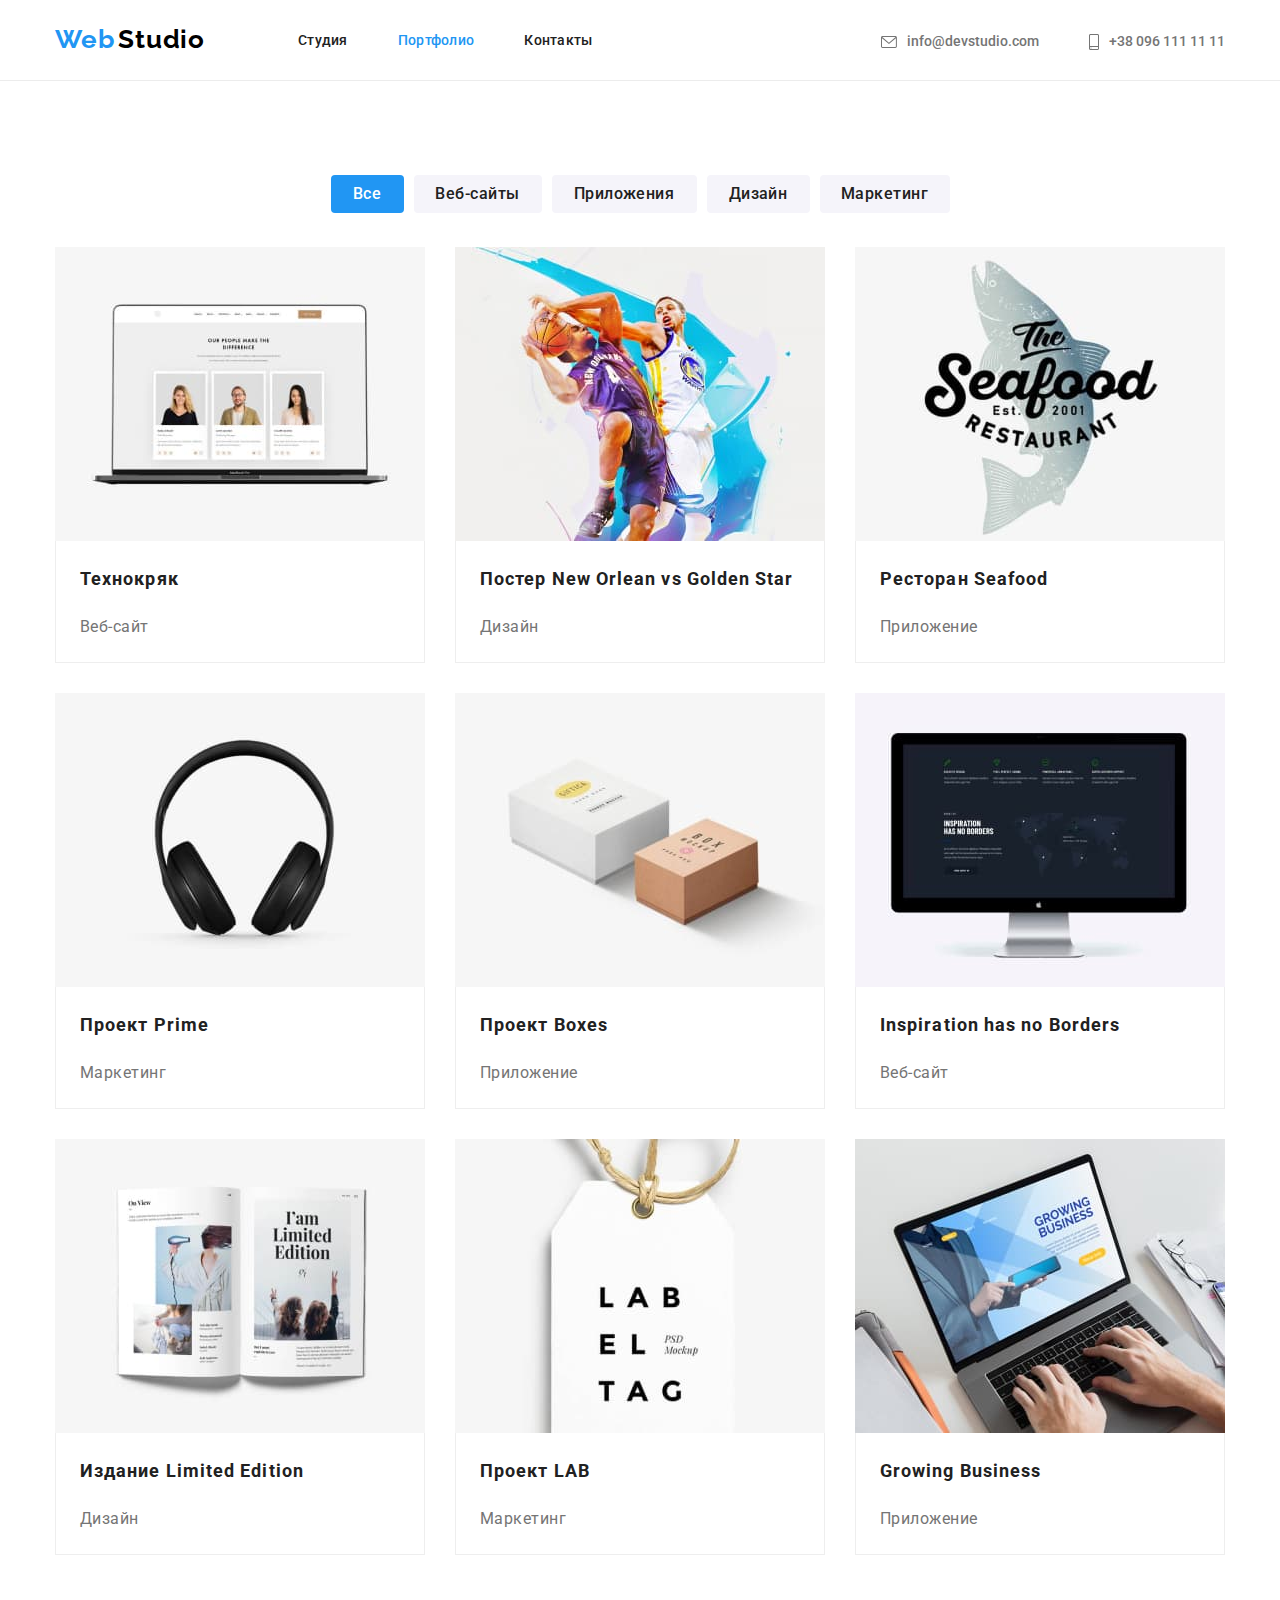
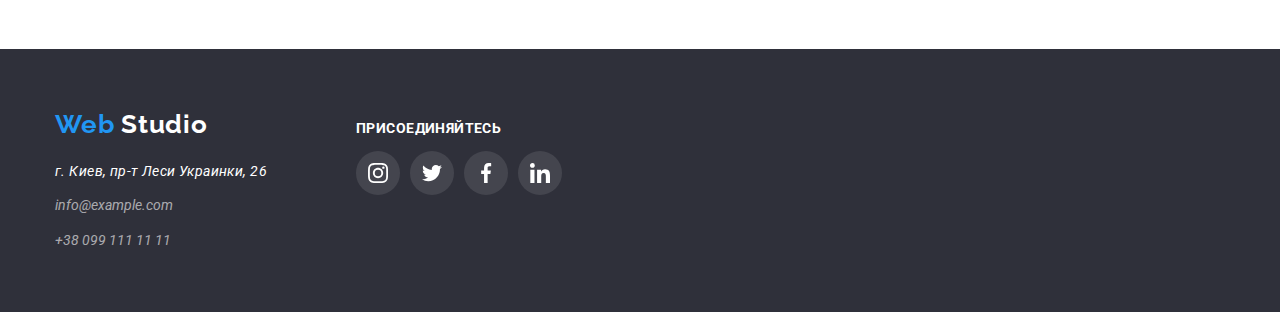
==== portfolio.html @ 85f6e5c9 "Initial commit" ====
<!DOCTYPE html>
<html lang="ru">

<head>
    <meta charset="UTF-8">
    <meta http-equiv="X-UA-Compatible" content="IE=edge">
    <meta name="viewport" content="width=device-width, initial-scale=1.0">
    
    <title>WebStudio</title>
    
    <link rel="stylesheet" href="./CSS/styles.css">
    <link rel="preconnect" href="https://fonts.gstatic.com">
    <link
    href="https://fonts.googleapis.com/css2?family=Raleway:wght@700&family=Roboto:wght@400;500;700;900&display=swap"
        rel="stylesheet">
</head>

<body>

    <!-- Head site -->

    <header class="header-line">
    
        <div class="container nav-general">
    
            <nav class="nav-contetnt">
    
                <a href="./index.html" class="logo-decor"> <span class="logo">Web</span> <span
                        class="logo-end">Studio</span> </a>
    
                <ul class="nav-link list">
    
                    <li class="item"> <a class="link-title-old link-title-col " href="./index.html">Студия</a> </li>
    
                    <li class="item"> <a class="link-title-old link-title-col active" href="./portfolio.html">Портфолио</a></li>
    
                    <li class="item"> <a class="link-title-old link-title-col" href="">Контакты</a> </li>
    
                </ul>
    
            </nav>
    
            <!-- Contacts -->
            <!-- <ul class="list contacts">
    
                <li class="item">
    
                    <a class="link-mail" href="mailto:nfo@devstudio.com">info@devstudio.com</a>
    
                </li>
    
                <li class="item">
    
                    <a class="link-phone" href="tel:+380961111111">+38 096 111 11 11</a>
    
                </li>
            </ul> -->
            <ul class="list contacts">
            
                <li class="item">
            
                    <a class="link-mail" href="mailto:nfo@devstudio.com">
            
                        <svg class="link-mail-icon">
            
                            <use href="./images/sprite.svg#icon-envelope"></use>
            
                        </svg>
            
                        info@devstudio.com</a>
            
                </li>
            
                <li class="item">
            
                    <a class="link-phone" href="tel:+380961111111">
            
                        <svg class="link-phone-icon">
            
                            <use href="./images/sprite.svg#smartphone"></use>
            
                        </svg>
            
                        +38 096 111 11 11</a>
            
                </li>

            </ul>

        </div>
    
    </header>
    <!-- Main information -->
    <main>

        <h1 class="hidden">Портфолио</h1>

        <section class="section main-section " >

            <div class="container">

                <ul class="radio-btn list" >

                    <li class="item"> <button class="radio-btn-oll" type="button">Все</button></li>

                    <li class="item"> <button class="radio-btn-web" type="button">Веб-сайты</button> </li>

                    <li class="item"> <button class="radio-btn-gadgets" type="button">Приложения</button></li>

                    <li class="item"> <button class="radio-btn-disign " type="button">Дизайн</button></li>

                    <li class="item"> <button class="radio-btn-marketing " type="button">Маркетинг</button></li>

                </ul>

                <ul class="main-projects list">

                    <li class="item" >
                        
                        <a href=""><img class="img-progects" src="./images/Tehnokryak.jpg" alt="Фоторографи людей з подисями их профессий" width="370"></a> 
                        
                        <div class="name-progects">

                            <h2>Технокряк</h2>
                            
                            <p>Веб-сайт</p>

                        </div>
                                              
                    </li>

                    <li class="item">

                        <a href=""><img class="img-progects" src="./images/Star.jpg" alt="Два баскетболиста в прыжке, один блокрует бросок второго"
                            width="370"></a>
                    
                        <div class="name-progects">

                            <h2>Постер New Orlean vs Golden Star</h2>
                            
                            <p>Дизайн</p>

                        </div>
                                       
                    </li>

                    <li class="item">

                        <a href=""><img class="img-progects" src="./images/Seafood.jpg" alt="Вригивающая форель и название ресторна " width="370"></a> 
                        
                        <div class="name-progects">

                            <h2>Ресторан Seafood</h2>
                            
                            <p>Приложение</p>

                        </div>
                        
                    </li>

                    <li class="item">

                        <a href=""><img class="img-progects" src="./images/Prime.jpg" alt="Наушнки" width="370"></a> 
                    
                        <div class="name-progects">

                            <h2>Проект Prime</h2>
                            
                            <p>Маркетинг</p>

                        </div>
                       
                    </li>

                    <li class="item">

                        <a href=""><img class="img-progects" src="./images/Boxes.jpg" alt="две коробочки, серая  и светлокоричневая" width="370"></a>
                      
                        <div class="name-progects">

                            <h2>Проект Boxes</h2>
                            
                            <p>Приложение</p>

                        </div>
                        
                    </li>

                    <li class="item">

                       <a href=""><img class="img-progects" src="./images/Borders.jpg"  alt="Доска с картой мира на темном  фоне и списоком предлогаемых услуг" width="370"></a>
                        
                        <div class="name-progects">

                            <h2>Inspiration has no Borders</h2>
                            
                            <p>Веб-сайт</p>

                        </div>
                        
                    </li>

                    <li class="item">

                        <a href=""><img class="img-progects" src="./images/Limited.jpg" alt="Развернутый журнал с изображениями женщин с разним предметами"
                            width="370"></a>
                        
                        <div class="name-progects">

                            <h2>Издание Limited Edition</h2>

                            <p>Дизайн</p>

                        </div>
                        
                    </li>

                    <li class="item">

                        <a href=""><img class="img-progects" src="./images/LAB.jpg" alt="Этикетка з надисями  LAB EL TAG" width="370"></a>
                        
                        <div class="name-progects">

                            <h2>Проект LAB</h2>
                            
                            <p>Маркетинг</p>

                        </div>
                        

                    </li>

                    <li class="item">

                        <a href=""><img class="img-progects" src="./images/Business.jpg" alt="Ноутбук заставкой  странички сайта" width="370"></a>

                        <div class="name-progects">

                            <h2>Growing Business</h2>
                            
                            <p>Приложение</p>

                        </div>
                        

                    </li>

                </ul>

            </div>

        </section>

    </main>

                                             <!--Contacts  -->

    <!-- <footer class="foot-color-fonts">

        <div class="container container-footer ">

            <a class="logo-footer-oll" href="/index.html"> <span class="logo">Web</span> <span class="logo-footer">Studio</span></a>
           
            <address class="title-ftr-adrs" >
               
                <a class="link-adr-footer" href="https://goo.gl/maps/9zNPGxBskTTP5fms5" target="_blank">г. Киев, пр-т Леси Украинки, 26</a>

                <ul class="footer-contacts-list   list">

                    <li class="item">
                        
                        <a class="link-mail-footer" href="ailto:info@example.com">info@example.com</a>

                    </li>

                    <li class="item">
                                                
                        <a class="link-phone-footer" href="tel:+380991111111">+38 099 111 11 11</a>

                    </li>
                </ul>

            </address>

        </div>
        
    </footer> -->
    <footer class="foot-color-fonts footer-section">
    
        <div class="container container-footer ">
    
            <div class="group-footer">
    
                <a class="logo-footer-oll" href="/index.html"> <span class="logo">Web</span> <span
                        class="logo-footer">Studio</span></a>
    
                <address class="title-ftr-adrs">
    
                    <a class="link-adr-footer" href="https://goo.gl/maps/9zNPGxBskTTP5fms5" target="_blank">г. Киев, пр-т
                        Леси Украинки, 26</a>
    
                    <ul class="footer-contacts-list   list">
    
                        <li class="item">
    
                            <a class="link-mail-footer" href="ailto:info@example.com">info@example.com</a>
    
                        </li>
    
                        <li class="item">
    
                            <a class="link-phone-footer" href="tel:+380991111111">+38 099 111 11 11</a>
    
                        </li>
                    </ul>
        
                </address>
    
            </div>
    
            <div class="container-social">
    
                <h3 class="title-link-ftr">присоединяйтесь</h3>
    
                <ul class=" list-link-ftr  list">
    
                    <li class=" item-link-ftr">
    
                        <a class="link-ftr" href="">
    
                            <svg class="icon-soc-ftr">
    
                                <use href="./images/sprite.svg#icon-instagram-2"></use>
    
                            </svg>
    
                        </a>
    
                    </li>
    
                    <li class=" item-link-ftr">
    
                        <a class="link-ftr" href="">
    
                            <svg class="icon-soc-ftr">
    
                                <use href="./images/sprite.svg#icon-twitter-1"></use>
    
                            </svg>
    
                        </a>
    
                    </li>
    
                    <li class=" item-link-ftr">
    
                        <a class="link-ftr" href="">
    
                            <svg class="icon-soc-ftr">
    
                                <use href="./images/sprite.svg#icon-facebook-1"></use>
    
                            </svg>
    
                        </a>
    
                    </li>
    
                    <li class=" item-link-ftr">
    
                        <a class="link-ftr" href="">
    
                            <svg class="icon-soc-ftr">
    
                                <use href="./images/sprite.svg#icon-linkedin-1"></use>
    
                            </svg>
    
                        </a>
    
                    </li>
    
                </ul>
    
            </div>
    
    
        </div>
    
    
    
    </footer>

</body>

</html>
---- CSS/styles.css ----
html {
  box-sizing: border-box;
}

body {
  font-family: 'Roboto', sans-serif;
  font-style: normal;
  font-weight: 400;
  color: #757575;
  margin: 0;
}

*,
*::after,
*::before {
  box-sizing: inherit;
}

h1,
h2,
h3,
p {
  margin-top: 0;
}

.list {
  list-style: none;
  margin-left: 0px;
  margin-top: 0px;
  padding-left: 0px;
}

/* li {
  list-style: none;
} */

img {
  display: block;
  max-width: 100%;
  height: auto;
}

:root {
  --text-general-top: 'Roboto', sans-serif;
  --prymory-text-color: #757575;
  --title-text-color: #212121;
  --whiet-text-color: #ffffff;
  --hover-focus-color: #2196f3;
  --black-text-color: #000000;
  --background-fone: #2f303a;
  --grid-set: 2;
}

.section {
  width: auto;
  padding-top: 94px;
  padding-bottom: 94px;
}

.container {
  width: 1200px;
  padding-left: 15px;
  padding-right: 15px;
  margin-left: auto;
  margin-right: auto;
}

/* title Heade */
.header-line {
  background-color: #ffffff;
  border-bottom: 1px solid #ececec;
}

/* Logotip Link  and NAV*/

.nav-general {
  display: flex;
  align-items: baseline;
  justify-content: space-between;
  padding-top: 24px;
  padding-bottom: 25px;
}

.nav-contetnt {
  display: flex;
  align-items: center;
}

.nav-link {
  display: flex;
  margin-bottom: 0px;
}

.nav-link .item:not(:last-child) {
  margin-right: 50px;
}

.logo {
  font-family: 'Raleway', sans-serif;
  font-style: normal;
  font-weight: 700;
  font-size: 26px;
  line-height: 1.2;
  color: var(--hover-focus-color);
  letter-spacing: 0.03em;
}

.logo-end {
  font-family: 'Raleway', sans-serif;
  font-style: normal;
  font-weight: bold;
  font-size: 26px;
  line-height: 1.2;
  color: var(--black-text-color);
  letter-spacing: 0.03em;
}
.logo-decor {
  display: block;
  text-decoration: none;
  margin-right: 93px;
}

.link-title-col {
  font-weight: 500;
  font-size: 14px;
  line-height: 1.14;
  letter-spacing: 0.02em;
  text-decoration: none;
  color: var(--title-text-color);
}
li .active {
  color: var(--hover-focus-color);
}

.link-phone:hover,
.link-phone:focus,
.link-mail:hover,
.link-mail:focus,
.link-title-col:hover,
.link-title-col:focus {
  color: var(--hover-focus-color);
}

/* .link-title-old {
  font-weight: 500;
  font-size: 14px;
  line-height: 1.14;
  color: var(--title-text-color);
} */

.link-title-old {
  text-decoration: none;
  padding-top: 20px;
  padding-bottom: 20px;
}

/* contacts general link*/

.contacts {
  display: flex;
  align-items: center;
  margin-bottom: 0px;
  height: 16px;
}

.contacts .item:not(:last-child) {
  margin-right: 50px;
}

.link-mail,
.link-phone {
  padding-top: 20px;
  padding-bottom: 20px;

  font-weight: 500;
  font-size: 14px;
  line-height: 1.14;
  text-decoration: none;
  color: var(--prymory-text-color);
}

.item-contacts-mail {
  width: 161px;
}

.link-mail {
  display: flex;
  align-items: center;
  width: 100%;
}

.link-mail-icon {
  width: 16px;
  height: 12px;
  margin-right: 10px;
  background-color: #ffffff;
  fill: currentColor;
}

.item-contacts-phone {
  width: 142px;
}

.link-phone {
  display: flex;
  align-items: center;
  width: 100%;
}

.link-phone-icon {
  width: 10px;
  height: 16px;
  margin-right: 10px;
  background-color: #ffffff;
  fill: currentColor;
}

/* Infirmation */

.title-hero {
  margin-top: 106px;
  margin-bottom: 30px;

  font-weight: 900;
  font-size: 44px;
  line-height: 1.36;
  letter-spacing: 0.06em;
  text-transform: uppercase;
  color: var(--whiet-text-color);
}

.title-hero-section {
  max-width: 1600px;
  margin-left: auto;
  margin-right: auto;
  background-color: #c4c4c4;
  background-image: linear-gradient(
      to right,
      rgba(47, 48, 58, 0.4),
      rgba(47, 48, 58, 0.4)
    ),
    url(../images/hero_img.jpg);
  background-repeat: no-repeat;
}
.container-hero {
  text-align: center;
}
.btn {
  width: 200px;
  height: 50px;
  left: 700px;
  top: 430px;
  background: #2196f3;
  cursor: pointer;
  margin-bottom: 106px;
  border-radius: 4px;

  font-family: inherit;
  font-weight: 700;
  font-size: 16px;
  line-height: 1.87;
  align-items: center;
  text-align: center;
  letter-spacing: 0.06em;
  color: var(--whiet-text-color);
  border: 0;
}

.btn:hover,
.btn:focus {
  box-shadow: 0px 4px 4px rgba(0, 0, 0, 0.15);
  background: #188ce8;
}

/* Our advantage */
.hidden {
  display: none;
}

.or-advatage {
  display: flex;
  margin-bottom: 94px;
}

.or-advatage .item:not(:last-child) {
  margin-right: 30px;
}

.or-advatage .icon-antena::before {
  display: inline-block;
  content: '';
  width: 270px;
  height: 120px;
  background-image: url(../images/antenna.svg);
  background-position: center;
  background-repeat: no-repeat;
  background-color: #f5f4fa;
  border-radius: 4px;

  margin-bottom: 30px;
}

.or-advatage .icon-cloc::before {
  display: inline-block;
  content: '';
  width: 270px;
  height: 120px;
  background-image: url(../images/clock.svg);
  background-position: center;
  background-repeat: no-repeat;
  background-color: #f5f4fa;
  border-radius: 4px;

  margin-bottom: 30px;
}

.or-advatage .icon-diagram::before {
  display: inline-block;
  content: '';
  width: 270px;
  height: 120px;
  background-image: url(../images/diagram.svg);
  background-position: center;
  background-repeat: no-repeat;
  background-color: #f5f4fa;
  border-radius: 4px;

  margin-bottom: 30px;
}

.or-advatage .icon-astronaut::before {
  display: inline-block;
  content: '';
  width: 270px;
  height: 120px;
  background-image: url(../images/astronaut.svg);
  background-position: center;
  background-repeat: no-repeat;
  background-color: #f5f4fa;
  border-radius: 4px;

  margin-bottom: 30px;
}

.or-advatage h3 {
  margin-bottom: 10px;

  font-weight: 700;
  font-size: 14px;
  line-height: 1.14;
  letter-spacing: 0.03em;
  text-transform: uppercase;
  color: var(--title-text-color);
}

.or-advatage p {
  margin-bottom: 0px;

  font-size: 14px;
  line-height: 1.71;
  letter-spacing: 0.03em;

  color: var(--prymory-text-color);
}

/* <!-- Our work --> */

.title-work {
  margin-bottom: 50px;

  font-weight: 700;
  font-size: 36px;
  line-height: 1.16;
  text-align: center;
  letter-spacing: 0.03em;
  color: var(--title-text-color);
}

.link-work {
  display: flex;
  margin-bottom: 0px;
}

.link-work .item:not(:last-child) {
  margin-right: 30px;
}

/* <!-- Our team --> */
.section-team {
  width: auto;
  background-color: #f5f4fa;
}

.title-team {
  margin-bottom: 50px;

  font-weight: 700;
  font-size: 36px;
  line-height: 1.16;
  text-align: center;
  letter-spacing: 0.03em;
  color: var(--title-text-color);
}

.title-team-name {
  display: flex;
  margin-bottom: 0px;
}

.title-team-name .item {
  box-shadow: 0px 1px 3px rgba(0, 0, 0, 0.12), 0px 1px 1px rgba(0, 0, 0, 0.14),
    0px 2px 1px rgba(0, 0, 0, 0.2);
  border-radius: 0px 0px 4px 4px;
}

.title-team-name .item:not(:last-child) {
  margin-right: 30px;
}

.advanae-name-prof {
  padding-top: 30px;
  padding-bottom: 30px;
  background-color: #ffffff;
  border-radius: inherit;
}

.list-social {
  display: flex;
  justify-content: center;
}

.list-social .item-soc-icon:not(:last-child) {
  margin-right: 10px;
}

.list-social .item-soc-icon {
  width: 44px;
  height: 44px;
  border-radius: 50%;
}

.link-soc-icon {
  display: flex;
  justify-content: center;
  align-items: center;
  width: 100%;
  height: 100%;
  border-radius: inherit;
  background-color: #ffffff;
  fill: #afb1b8;
}

.link-soc-icon:hover,
.link-soc-icon:focus {
  fill: #ffffff;
  background-color: var(--hover-focus-color);
}

.social-icon {
  width: 20px;
  height: 20px;
}

/* .link-soc-icon:hover {
  fill: var(--hover-focus-color);
} */

.title-team-name h3 {
  margin-bottom: 10px;

  font-weight: 500;
  font-size: 16px;
  line-height: 1.18;
  text-align: center;
  letter-spacing: 0.03em;
  color: var(--title-text-color);
}

.title-team-name p {
  margin-bottom: 0px;
  font-size: 16px;
  line-height: 1.18;
  text-align: center;
  letter-spacing: 0.03em;
  color: var(--prymory-text-color);
  margin-bottom: 16px;
}
/* Regular-client section */

.title-clients {
  margin-bottom: 50px;

  font-weight: 700;
  font-size: 36px;
  line-height: 1.16;
  text-align: center;
  letter-spacing: 0.03em;
  color: var(--title-text-color);
}

.list-company {
  display: flex;
  margin-top: -30px;
  margin-left: -30px;
}

.list-company .item-company {
  flex-basis: calc(100% - 30px * var(--grid-set) / var(--grid-set));
  margin-left: 30px;
  margin-top: 30px;
}

.item-company {
  --grid-set: 6;
}

.item-company {
  width: 170px;
  height: 90px;
}

.link-company {
  display: flex;
  justify-content: center;
  align-items: center;
  width: 100%;
  height: 100%;
  border-radius: 4px;
  border: 1px solid #afb1b8;
  fill: #afb1b8;
}

.link-company:hover,
.link-company:focus {
  fill: var(--hover-focus-color);
  border: 1px solid var(--hover-focus-color);
}
/* .link-company:hover,
.link-company:focus {
  fill: var(--hover-focus-color);
} */

.icon-company-1 {
  width: 44.27px;
  height: 49.23px;
}

.icon-company-2 {
  width: 40px;
  height: 52px;
}
.icon-company-3 {
  width: 41px;
  height: 42.6px;
}
.icon-company-4 {
  width: 79.66px;
  height: 42.02px;
}
.icon-company-5 {
  width: 59px;
  height: 47px;
}
.icon-company-6 {
  width: 88.48px;
  height: 45.44px;
}
/* Contacs footer */
/* .foot-color-fonts */

/* .footer-section {
  display: flex;
} */

.container-footer {
  display: flex;
  padding-top: 60px;
  padding-bottom: 60px;
}

.group-footer {
  margin-right: 70px;
}

.container-social {
  margin-top: 12px;
}

.foot-color-fonts {
  width: auto;
  background-color: var(--background-fone);
  margin-top: 0px;
}

.logo-footer-oll {
  display: block;
  max-width: 155px;
  margin-bottom: 20px;

  font-family: 'Raleway', sans-serif;
  font-style: normal;
  font-weight: 700;
  font-size: 26px;
  line-height: 1.2;
  letter-spacing: 0.03em;
  text-decoration: none;
}

.logo-footer {
  color: var(--whiet-text-color);
}

.title-ftr-adrs {
  display: inline-block;
  width: 231px;
}

.link-phone-footer,
.link-mail-footer {
  /* padding-top: 20px;
  padding-bottom: 20px; */
  font-weight: normal;
  font-size: 14px;
  line-height: 24px;

  color: rgba(255, 255, 255, 0.6);
  text-decoration: none;
}

.link-adr-footer {
  display: inline-flex;
  width: 231px;
  margin-bottom: 9px;

  font-size: 14px;
  line-height: 1.71;
  letter-spacing: 0.03em;
  color: var(--whiet-text-color);
  text-decoration: none;
}

.footer-contacts-list {
  display: block;
  margin-bottom: 0px;
  width: 231px;
  margin-right: 0;
}

.footer-contacts-list .item:not(:last-child) {
  margin-bottom: 11px;
}

.link-adr-footer:hover,
.link-adr-footer:focus,
.link-phone-footer:hover,
.link-phone-footer:focus,
.link-mail-footer:hover,
.link-mail-footer:focus {
  color: var(--hover-focus-color);
}

.title-link-ftr {
  max-width: 20px;

  font-weight: 700;
  font-size: 14px;
  line-height: 1.14;
  letter-spacing: 0.03em;
  text-transform: uppercase;
  color: var(--whiet-text-color);
}
.list-link-ftr {
  display: flex;
}

.list-link-ftr .item-link-ftr:not(:last-child) {
  margin-right: 10px;
}

.item-link-ftr {
  width: 44px;
  height: 44px;
  border-radius: 50%;
  background-color: rgba(255, 255, 255, 0.1);
}

.link-ftr {
  display: flex;
  justify-content: center;
  align-items: center;
  width: 100%;
  height: 100%;
}

.icon-soc-ftr {
  width: 20px;
  height: 20px;
  fill: white;
}

.item-link-ftr:hover,
.item-link-ftr:focus,
.link-ftr:hover,
.link-ftr:focus {
  background-color: var(--hover-focus-color);
  border-radius: 50%;
}

/* PORTFOLIO */

/* batton-oll */
.radio-btn {
  display: flex;
  margin-bottom: 34px;
  justify-content: center;
}

.radio-btn .item:not(:last-child) {
  margin-right: 10px;
}

.radio-btn-oll {
  font-family: inherit;
  font-weight: 500;
  font-size: 16px;
  line-height: 1.62;
  text-align: center;
  letter-spacing: 0.03em;

  color: var(--whiet-text-color);
  /* color: var(--title-text-color); */

  width: 73px;
  height: 38px;
  left: 495px;
  top: 174px;
  /* background: #f5f4fa; */
  background: #2196f3;
  border-radius: 4px;
  border: 0;
  cursor: pointer;
}

.radio-btn-oll:hover,
.radio-btn-oll:focus {
  box-shadow: 0px 3px 1px rgba(0, 0, 0, 0.1), 0px 1px 2px rgba(0, 0, 0, 0.08),
    0px 2px 2px rgba(0, 0, 0, 0.12);
  /* color: var(--whiet-text-color); */
}

/* BTN-WEB */

.radio-btn-web {
  font-family: inherit;
  font-weight: 500;
  font-size: 16px;
  line-height: 1.62;
  text-align: center;
  letter-spacing: 0.03em;
  color: var(--title-text-color);

  width: 128px;
  height: 38px;
  left: 576px;
  top: 174px;
  background: #f5f4fa;
  border-radius: 4px;
  border: 0;
  cursor: pointer;
}

.radio-btn-web:hover,
.radio-btn-web:focus {
  box-shadow: 0px 3px 1px rgba(0, 0, 0, 0.1), 0px 1px 2px rgba(0, 0, 0, 0.08),
    0px 2px 2px rgba(0, 0, 0, 0.12);
  background: #2196f3;
  color: var(--whiet-text-color);
}

/* GADGETS */
.radio-btn-gadgets {
  font-family: inherit;
  font-weight: 500;
  font-size: 16px;
  line-height: 1.62;
  text-align: center;
  letter-spacing: 0.03em;
  color: var(--title-text-color);

  width: 145px;
  height: 38px;
  left: 712px;
  top: 174px;
  background: #f5f4fa;
  border-radius: 4px;
  border: 0;
  cursor: pointer;
}

.radio-btn-gadgets:hover,
.radio-btn-gadgets:focus {
  box-shadow: 0px 3px 1px rgba(0, 0, 0, 0.1), 0px 1px 2px rgba(0, 0, 0, 0.08),
    0px 2px 2px rgba(0, 0, 0, 0.12);
  background: #2196f3;
  color: var(--whiet-text-color);
}

/* DISIGNE */

.radio-btn-disign {
  font-family: inherit;
  font-weight: 500;
  font-size: 16px;
  line-height: 1.62;
  text-align: center;
  letter-spacing: 0.03em;
  color: var(--title-text-color);

  width: 103px;
  height: 38px;
  left: 865px;
  top: 174px;
  background: #f5f4fa;
  border-radius: 4px;
  border: 0;
  cursor: pointer;
}

.radio-btn-disign:hover,
.radio-btn-disign:focus {
  box-shadow: 0px 3px 1px rgba(0, 0, 0, 0.1), 0px 1px 2px rgba(0, 0, 0, 0.08),
    0px 2px 2px rgba(0, 0, 0, 0.12);
  background: #2196f3;
  color: var(--whiet-text-color);
}

/* MARKETING */

.radio-btn-marketing {
  font-family: inherit;
  font-weight: 500;
  font-size: 16px;
  line-height: 1.62;
  text-align: center;
  letter-spacing: 0.03em;
  color: var(--title-text-color);

  width: 130px;
  height: 38px;
  left: 976px;
  top: 174px;
  background: #f5f4fa;
  border-radius: 4px;
  border: 0;
  cursor: pointer;
}

.radio-btn-marketing:hover,
.radio-btn-marketing:focus {
  box-shadow: 0px 3px 1px rgba(0, 0, 0, 0.1), 0px 1px 2px rgba(0, 0, 0, 0.08),
    0px 2px 2px rgba(0, 0, 0, 0.12);
  background: #2196f3;
  color: var(--whiet-text-color);
}

/* MAIN  INFORMATION*/

.main-projects {
  display: flex;
  flex-flow: wrap;
  margin-bottom: 0px;
}

.main-projects .item:hover {
  box-shadow: 0px 1px 1px rgba(0, 0, 0, 0.12), 0px 4px 4px rgba(0, 0, 0, 0.06),
    1px 4px 6px rgba(0, 0, 0, 0.16);
}

.main-projects .item:not(:nth-child(3n + 3)) {
  margin-right: 30px;
}

.main-projects .item:not(:nth-last-child(-n + 3)) {
  margin-bottom: 30px;
}

.name-progects {
  padding-left: 24px;
  padding-right: 24px;
  padding-bottom: 20px;
  padding-top: 20px;
  background-color: #ffffff;
  /* box-shadow: 0px 1px 3px rgba(0, 0, 0, 0.12), 0px 1px 1px rgba(0, 0, 0, 0.14),
    0px 2px 1px rgba(0, 0, 0, 0.2);
  border-radius: 0px 0px 4px 4px; */
  border-bottom: 1px solid #eeeeee;
  border-left: 1px solid #eeeeee;
  border-right: 1px solid #eeeeee;
}

.main-projects h2 {
  font-weight: 700;
  font-size: 18px;
  line-height: 2;
  letter-spacing: 0.06em;
  color: var(--title-text-color);
}

.main-projects p {
  margin-bottom: 0px;

  font-size: 16px;
  line-height: 1.87;
  letter-spacing: 0.03em;
  color: var(--prymory-text-color);
}

/* .main-projects{
  display: flex;
  flex-wrap: wrap;
  margin-left: -30px;
  margin-top: -30px;
  
}

.item {
  margin-left: 30px;
  margin-top: 30px;

}
.main-section{
  width: 1600px;
  background-color: var(--whiet-text-color);
} */
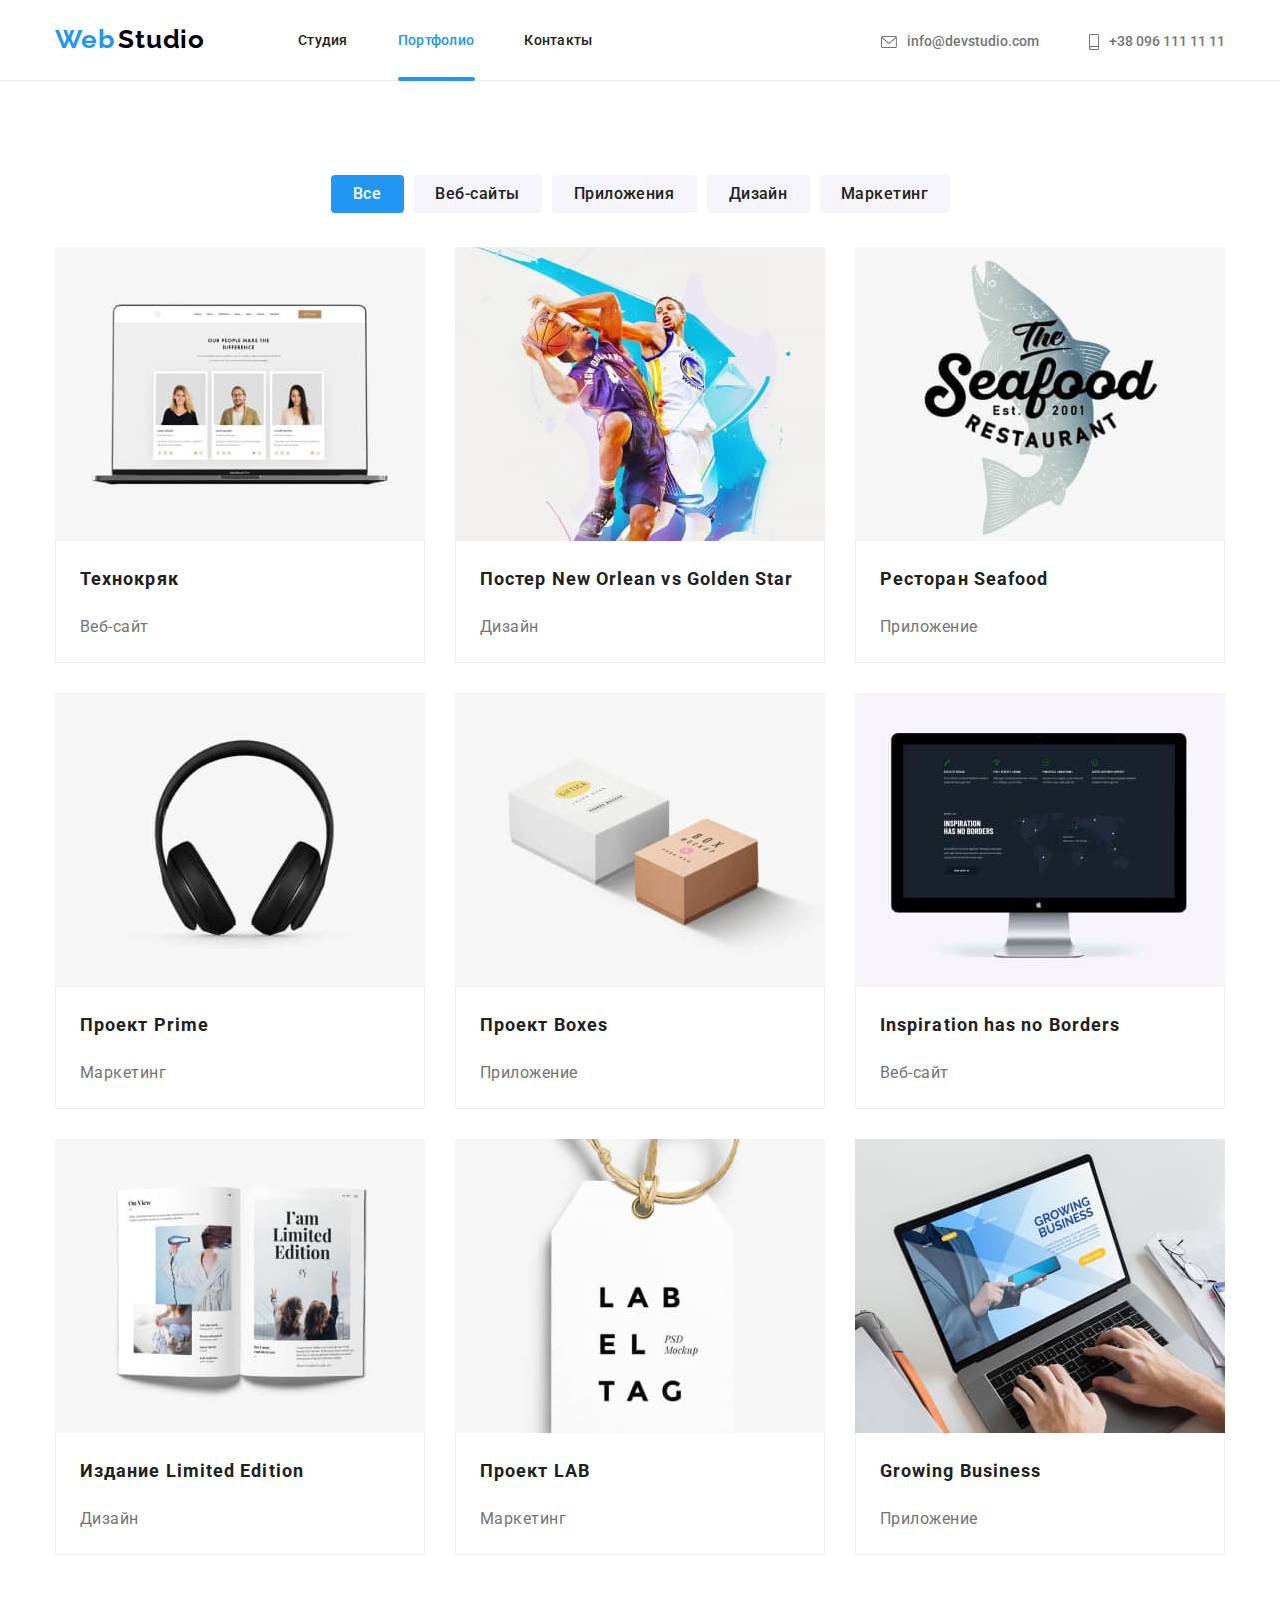
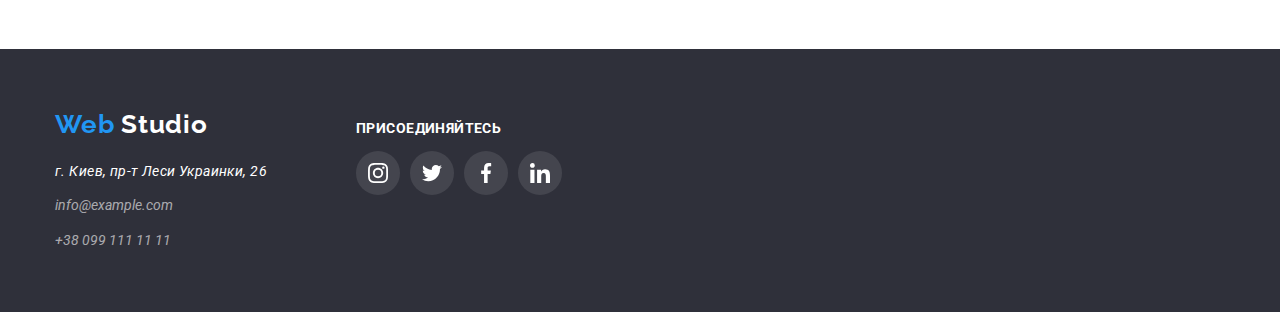
==== commit 1ba2bb8d: "studio_rev_1" ====
--- a/portfolio.html
+++ b/portfolio.html
@@ -30,11 +30,11 @@
     
                 <ul class="nav-link list">
     
-                    <li class="item"> <a class="link-title-old link-title-col " href="./index.html">Студия</a> </li>
-    
-                    <li class="item"> <a class="link-title-old link-title-col active" href="./portfolio.html">Портфолио</a></li>
-    
-                    <li class="item"> <a class="link-title-old link-title-col" href="">Контакты</a> </li>
+                    <li class="item"> <a class="link-title-old link-title-col link-title-prt-studio " href="./index.html">Студия</a> </li>
+    
+                    <li class="item"> <a class=" link-title-portfolio link-title-old link-title-col active" href="./portfolio.html">Портфолио</a></li>
+    
+                    <li class="item"> <a class="link-title-old link-title-col link-title-contacts"" href="">Контакты</a> </li>
     
                 </ul>
     
@@ -103,13 +103,13 @@
 
                     <li class="item"> <button class="radio-btn-oll" type="button">Все</button></li>
 
-                    <li class="item"> <button class="radio-btn-web" type="button">Веб-сайты</button> </li>
-
-                    <li class="item"> <button class="radio-btn-gadgets" type="button">Приложения</button></li>
-
-                    <li class="item"> <button class="radio-btn-disign " type="button">Дизайн</button></li>
-
-                    <li class="item"> <button class="radio-btn-marketing " type="button">Маркетинг</button></li>
+                    <li class="item"> <button class="radio-btn-web btn-oll" type="button">Веб-сайты</button> </li>
+
+                    <li class="item"> <button class="radio-btn-gadgets btn-oll" type="button">Приложения</button></li>
+
+                    <li class="item"> <button class="radio-btn-disign btn-oll" type="button">Дизайн</button></li>
+
+                    <li class="item"> <button class="radio-btn-marketing btn-oll" type="button">Маркетинг</button></li>
 
                 </ul>
 
--- a/CSS/styles.css
+++ b/CSS/styles.css
@@ -49,6 +49,8 @@
   --black-text-color: #000000;
   --background-fone: #2f303a;
   --grid-set: 2;
+  --transition-transform: transform 250ms cubic-bezier(0.4, 0, 0.2, 1);
+  --transition-oll: 250ms cubic-bezier(0.4, 0, 0.2, 1);
 }
 
 .section {
@@ -67,6 +69,8 @@
 
 /* title Heade */
 .header-line {
+  position: relative;
+
   background-color: #ffffff;
   border-bottom: 1px solid #ececec;
 }
@@ -120,7 +124,80 @@
   margin-right: 93px;
 }
 
+.header-line .link-title-studio::after {
+  display: flex;
+  position: absolute;
+  background-image: url(../images/heder_std.svg);
+  content: '';
+  width: 48px;
+  height: 4px;
+  margin-top: 28px;
+}
+
+.header-line .link-title-contacts::after {
+  display: flex;
+  position: absolute;
+  background-image: url(../images/heder_contacts.svg);
+  content: '';
+  width: 68px;
+  height: 4px;
+  margin-top: 28px;
+  transform: scaleX(0);
+  transition: var(--transition-transform);
+}
+
+.header-line .link-title-std-portfolio::after {
+  display: flex;
+  position: absolute;
+  background-image: url(../images/heder_portfolio.svg);
+  content: '';
+  width: 77px;
+  height: 4px;
+  margin-top: 28px;
+
+  transform: scaleX(0);
+  transition: var(--transition-transform);
+}
+
+/* .header-line .link-title-prt-studio:focus:after,
+.header-line .link-title-prt-studio:hover:after {
+  transform: scaleX(1);
+} */
+.header-line .link-title-prt-studio:hover:after,
+.header-line .link-title-prt-studio:focus:after,
+.header-line .link-title-contacts:hover:after,
+.header-line .link-title-contacts:focus:after,
+.header-line .link-title-std-portfolio:hover:after,
+.header-line .link-title-std-portfolio:focus:after {
+  transform: scaleX(1);
+}
+
+.header-line .link-title-portfolio::after {
+  display: flex;
+  position: absolute;
+  background-image: url(../images/heder_portfolio.svg);
+  content: '';
+  width: 77px;
+  height: 4px;
+  margin-top: 28px;
+}
+
+.header-line .link-title-prt-studio::after {
+  display: flex;
+  position: absolute;
+  background-image: url(../images/heder_std.svg);
+  content: '';
+  width: 48px;
+  height: 4px;
+  margin-top: 28px;
+  transform: scaleX(0);
+  transition: var(--transition-transform);
+}
+
 .link-title-col {
+  padding-top: 20px;
+  padding-bottom: 31px;
+
   font-weight: 500;
   font-size: 14px;
   line-height: 1.14;
@@ -130,6 +207,32 @@
 }
 li .active {
   color: var(--hover-focus-color);
+}
+/* contacts general link*/
+
+.contacts {
+  display: flex;
+  align-items: center;
+  margin-bottom: 0px;
+  height: 16px;
+}
+
+.contacts .item:not(:last-child) {
+  margin-right: 50px;
+}
+
+.link-mail,
+.link-phone {
+  padding-top: 20px;
+  padding-bottom: 20px;
+
+  font-weight: 500;
+  font-size: 14px;
+  line-height: 1.14;
+  text-decoration: none;
+  color: var(--prymory-text-color);
+
+  transition: color var(--transition-oll);
 }
 
 .link-phone:hover,
@@ -139,44 +242,6 @@
 .link-title-col:hover,
 .link-title-col:focus {
   color: var(--hover-focus-color);
-}
-
-/* .link-title-old {
-  font-weight: 500;
-  font-size: 14px;
-  line-height: 1.14;
-  color: var(--title-text-color);
-} */
-
-.link-title-old {
-  text-decoration: none;
-  padding-top: 20px;
-  padding-bottom: 20px;
-}
-
-/* contacts general link*/
-
-.contacts {
-  display: flex;
-  align-items: center;
-  margin-bottom: 0px;
-  height: 16px;
-}
-
-.contacts .item:not(:last-child) {
-  margin-right: 50px;
-}
-
-.link-mail,
-.link-phone {
-  padding-top: 20px;
-  padding-bottom: 20px;
-
-  font-weight: 500;
-  font-size: 14px;
-  line-height: 1.14;
-  text-decoration: none;
-  color: var(--prymory-text-color);
 }
 
 .item-contacts-mail {
@@ -264,6 +329,8 @@
   letter-spacing: 0.06em;
   color: var(--whiet-text-color);
   border: 0;
+
+  transition: box-shadow var(--transition-oll), background var(--transition-oll);
 }
 
 .btn:hover,
@@ -385,6 +452,43 @@
   margin-right: 30px;
 }
 
+.activ-work {
+  display: block;
+  position: relative;
+  z-index: 1;
+  /* transition: var(--transition-transform); */
+}
+
+.bg-bottom-work {
+  position: absolute;
+
+  bottom: 0;
+
+  display: flex;
+  justify-content: center;
+  align-items: center;
+  background-image: linear-gradient(
+    to right,
+    rgba(47, 48, 58, 0.8),
+    rgba(47, 48, 58, 0.8)
+  );
+
+  width: 370px;
+  height: 70px;
+}
+.bg-bottom-work h3 {
+  margin-bottom: 0;
+
+  font-weight: 700;
+  font-size: 14px;
+  line-height: 1.14;
+  text-align: center;
+  letter-spacing: 0.03em;
+  text-transform: uppercase;
+
+  color: var(--whiet-text-color);
+}
+
 /* <!-- Our team --> */
 .section-team {
   width: auto;
@@ -448,12 +552,16 @@
   border-radius: inherit;
   background-color: #ffffff;
   fill: #afb1b8;
+
+  transform: scale(1);
+  transition: var(--transition-transform);
 }
 
 .link-soc-icon:hover,
 .link-soc-icon:focus {
   fill: #ffffff;
   background-color: var(--hover-focus-color);
+  transform: scale(1.15);
 }
 
 .social-icon {
@@ -528,6 +636,8 @@
   border-radius: 4px;
   border: 1px solid #afb1b8;
   fill: #afb1b8;
+
+  transition: fill var(--transition-oll), border var(--transition-oll);
 }
 
 .link-company:hover,
@@ -625,6 +735,8 @@
 
   color: rgba(255, 255, 255, 0.6);
   text-decoration: none;
+
+  transition: color var(--transition-oll);
 }
 
 .link-adr-footer {
@@ -637,6 +749,8 @@
   letter-spacing: 0.03em;
   color: var(--whiet-text-color);
   text-decoration: none;
+
+  transition: color var(--transition-oll);
 }
 
 .footer-contacts-list {
@@ -680,8 +794,10 @@
 .item-link-ftr {
   width: 44px;
   height: 44px;
+
   border-radius: 50%;
-  background-color: rgba(255, 255, 255, 0.1);
+  transform: scale(1);
+  transition: var(--transition-transform);
 }
 
 .link-ftr {
@@ -690,6 +806,8 @@
   align-items: center;
   width: 100%;
   height: 100%;
+  border-radius: inherit;
+  background-color: rgba(255, 255, 255, 0.1);
 }
 
 .icon-soc-ftr {
@@ -699,11 +817,9 @@
 }
 
 .item-link-ftr:hover,
-.item-link-ftr:focus,
-.link-ftr:hover,
-.link-ftr:focus {
+.item-link-ftr:focus {
   background-color: var(--hover-focus-color);
-  border-radius: 50%;
+  transform: scale(1.15);
 }
 
 /* PORTFOLIO */
@@ -748,9 +864,12 @@
   /* color: var(--whiet-text-color); */
 }
 
-/* BTN-WEB */
-
-.radio-btn-web {
+.btn-oll {
+  background-color: #f5f4fa;
+  border-radius: 4px;
+  border: 0;
+  cursor: pointer;
+
   font-family: inherit;
   font-weight: 500;
   font-size: 16px;
@@ -759,109 +878,76 @@
   letter-spacing: 0.03em;
   color: var(--title-text-color);
 
+  transition: box-shadow var(--transition-oll),
+    background-color var(--transition-oll), color var(--transition-oll);
+}
+
+.btn-oll:hover,
+.btn-oll:focus {
+  box-shadow: 0px 3px 1px rgba(0, 0, 0, 0.1), 0px 1px 2px rgba(0, 0, 0, 0.08),
+    0px 2px 2px rgba(0, 0, 0, 0.12);
+  background: #2196f3;
+  color: var(--whiet-text-color);
+}
+
+/* BTN-WEB */
+
+.radio-btn-web {
   width: 128px;
   height: 38px;
   left: 576px;
   top: 174px;
-  background: #f5f4fa;
-  border-radius: 4px;
-  border: 0;
-  cursor: pointer;
-}
-
-.radio-btn-web:hover,
+}
+
+/* .radio-btn-web:hover,
 .radio-btn-web:focus {
   box-shadow: 0px 3px 1px rgba(0, 0, 0, 0.1), 0px 1px 2px rgba(0, 0, 0, 0.08),
     0px 2px 2px rgba(0, 0, 0, 0.12);
-  background: #2196f3;
+  background-color: #2196f3;
   color: var(--whiet-text-color);
-}
+} */
 
 /* GADGETS */
 .radio-btn-gadgets {
-  font-family: inherit;
-  font-weight: 500;
-  font-size: 16px;
-  line-height: 1.62;
-  text-align: center;
-  letter-spacing: 0.03em;
-  color: var(--title-text-color);
-
   width: 145px;
   height: 38px;
   left: 712px;
   top: 174px;
-  background: #f5f4fa;
-  border-radius: 4px;
-  border: 0;
-  cursor: pointer;
-}
-
-.radio-btn-gadgets:hover,
-.radio-btn-gadgets:focus {
-  box-shadow: 0px 3px 1px rgba(0, 0, 0, 0.1), 0px 1px 2px rgba(0, 0, 0, 0.08),
-    0px 2px 2px rgba(0, 0, 0, 0.12);
-  background: #2196f3;
-  color: var(--whiet-text-color);
 }
 
 /* DISIGNE */
 
 .radio-btn-disign {
-  font-family: inherit;
-  font-weight: 500;
-  font-size: 16px;
-  line-height: 1.62;
-  text-align: center;
-  letter-spacing: 0.03em;
-  color: var(--title-text-color);
-
   width: 103px;
   height: 38px;
   left: 865px;
   top: 174px;
-  background: #f5f4fa;
-  border-radius: 4px;
-  border: 0;
-  cursor: pointer;
-}
-
-.radio-btn-disign:hover,
+}
+
+/* .radio-btn-disign:hover,
 .radio-btn-disign:focus {
   box-shadow: 0px 3px 1px rgba(0, 0, 0, 0.1), 0px 1px 2px rgba(0, 0, 0, 0.08),
     0px 2px 2px rgba(0, 0, 0, 0.12);
   background: #2196f3;
   color: var(--whiet-text-color);
-}
+} */
 
 /* MARKETING */
 
 .radio-btn-marketing {
-  font-family: inherit;
-  font-weight: 500;
-  font-size: 16px;
-  line-height: 1.62;
-  text-align: center;
-  letter-spacing: 0.03em;
-  color: var(--title-text-color);
-
   width: 130px;
   height: 38px;
   left: 976px;
   top: 174px;
-  background: #f5f4fa;
-  border-radius: 4px;
-  border: 0;
-  cursor: pointer;
-}
-
-.radio-btn-marketing:hover,
+}
+
+/* .radio-btn-marketing:hover,
 .radio-btn-marketing:focus {
   box-shadow: 0px 3px 1px rgba(0, 0, 0, 0.1), 0px 1px 2px rgba(0, 0, 0, 0.08),
     0px 2px 2px rgba(0, 0, 0, 0.12);
   background: #2196f3;
   color: var(--whiet-text-color);
-}
+} */
 
 /* MAIN  INFORMATION*/
 
@@ -870,7 +956,7 @@
   flex-flow: wrap;
   margin-bottom: 0px;
 }
-
+/* .main-projects .item:focus, */
 .main-projects .item:hover {
   box-shadow: 0px 1px 1px rgba(0, 0, 0, 0.12), 0px 4px 4px rgba(0, 0, 0, 0.06),
     1px 4px 6px rgba(0, 0, 0, 0.16);
@@ -915,6 +1001,42 @@
   color: var(--prymory-text-color);
 }
 
+/* MODAL WINDOW */
+
+.backdrop {
+  position: fixed;
+  z-index: 3;
+
+  top: 0;
+  left: 0;
+  width: 100%;
+  height: 100%;
+  background-color: rgba(0, 0, 0, 0.5);
+
+  transition: opacity var(--transition-oll);
+}
+
+.backdrop.is-hidden {
+  opacity: 0;
+  pointer-events: none;
+}
+
+.modal {
+  position: absolute;
+  top: 50%;
+  left: 50%;
+  transform: translate(-50%, -50%);
+  min-height: 581px;
+  min-width: 528px;
+  padding: 15px;
+  background-color: #ffffff;
+}
+
+.btn-modal {
+  width: 60px;
+  height: 60px;
+  border-radius: 50%;
+}
 /* .main-projects{
   display: flex;
   flex-wrap: wrap;
